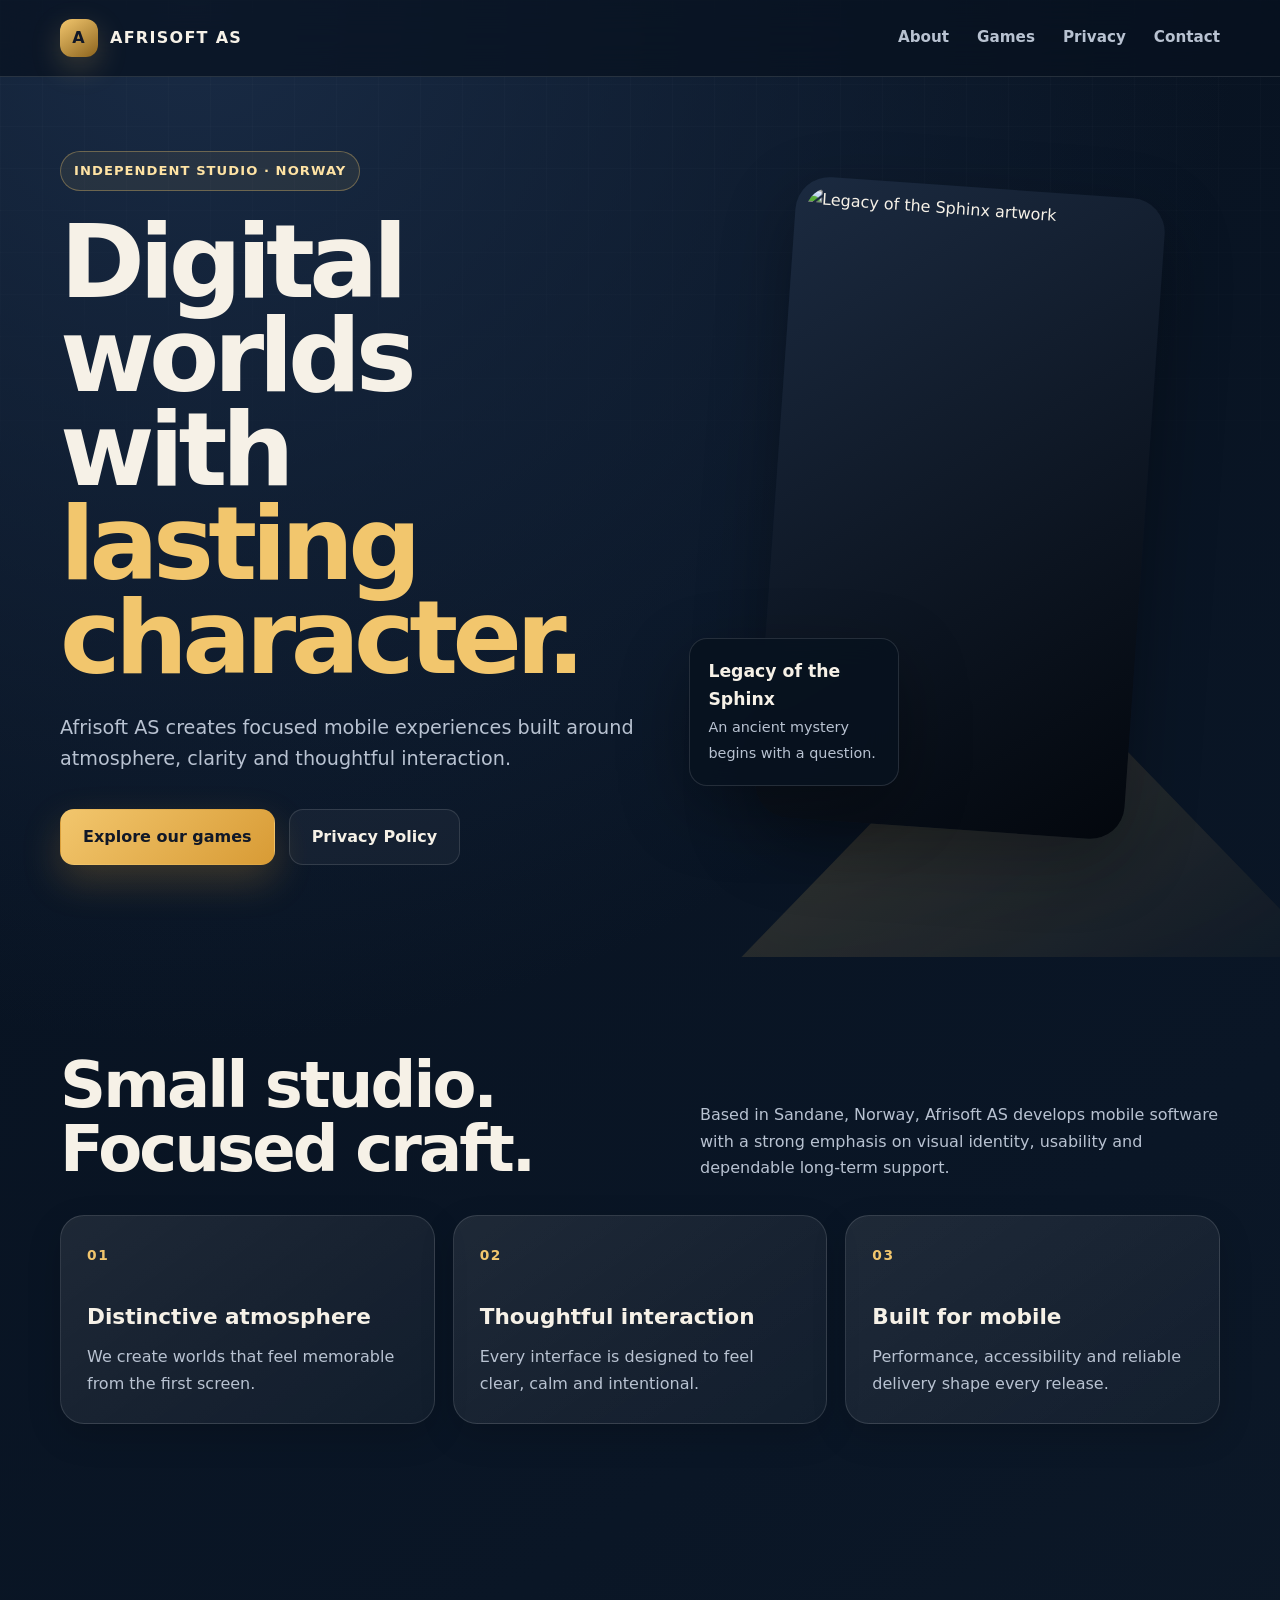
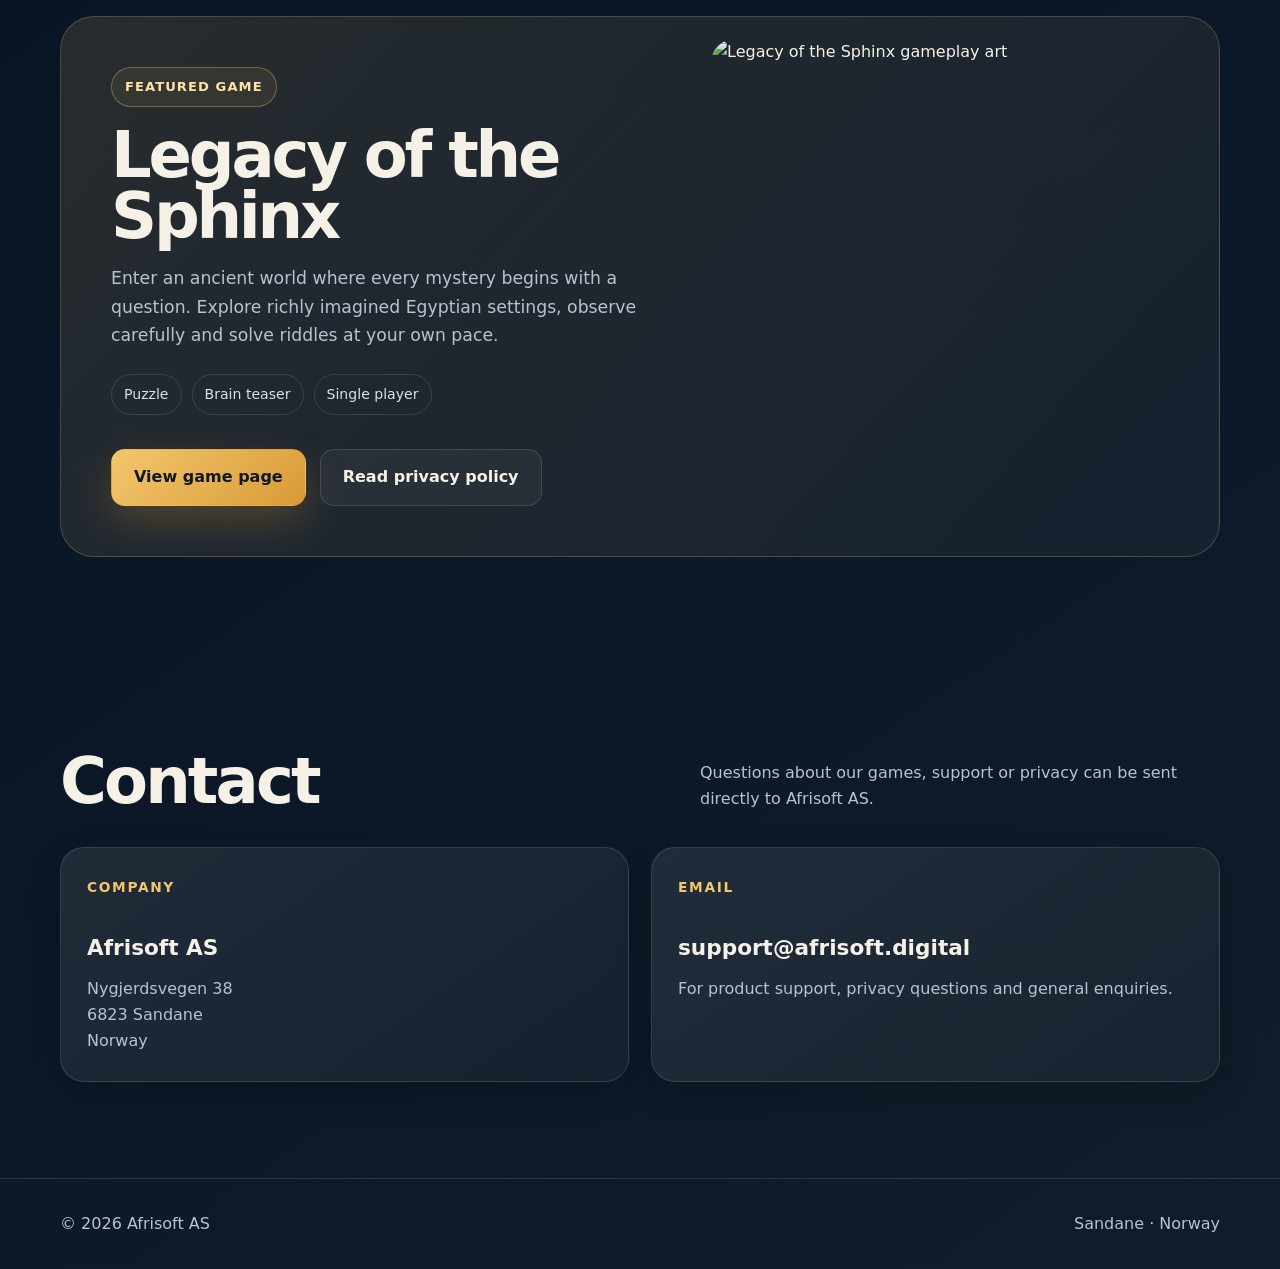
==== index.html @ 2993a2d3 "Add files via upload" ====
<!doctype html><html lang="en"><head><meta charset="utf-8"><meta name="viewport" content="width=device-width,initial-scale=1"><meta name="description" content="Afrisoft AS develops mobile games and digital experiences, including Legacy of the Sphinx."><title>Afrisoft AS — Mobile Games & Digital Experiences</title><link rel="stylesheet" href="styles.css"></head><body><nav class="nav"><div class="wrap navin"><a class="brand" href="index.html"><span class="brandmark">A</span>AFRISOFT AS</a><div class="links"><a href="#about">About</a><a href="games.html">Games</a><a href="privacy.html">Privacy</a><a href="#contact">Contact</a></div></div></nav><header class="hero"><div class="wrap hero-grid"><div><span class="eyebrow">Independent studio · Norway</span><h1>Digital worlds with <span>lasting character.</span></h1><p class="lead">Afrisoft AS creates focused mobile experiences built around atmosphere, clarity and thoughtful interaction.</p><div class="actions"><a class="btn primary" href="games.html">Explore our games</a><a class="btn secondary" href="privacy.html">Privacy Policy</a></div></div><div class="visual"><div class="phone"><img src="assets/legacy-01.jpg" alt="Legacy of the Sphinx artwork"></div><div class="float-card"><strong>Legacy of the Sphinx</strong><span>An ancient mystery begins with a question.</span></div></div></div></header><main><section class="section" id="about"><div class="wrap"><div class="section-head"><h2>Small studio.<br>Focused craft.</h2><p>Based in Sandane, Norway, Afrisoft AS develops mobile software with a strong emphasis on visual identity, usability and dependable long-term support.</p></div><div class="grid3"><article class="card"><span class="num">01</span><h3>Distinctive atmosphere</h3><p>We create worlds that feel memorable from the first screen.</p></article><article class="card"><span class="num">02</span><h3>Thoughtful interaction</h3><p>Every interface is designed to feel clear, calm and intentional.</p></article><article class="card"><span class="num">03</span><h3>Built for mobile</h3><p>Performance, accessibility and reliable delivery shape every release.</p></article></div></div></section><section class="section"><div class="wrap"><div class="game-panel"><div class="game-copy"><span class="eyebrow">Featured game</span><h3>Legacy of the Sphinx</h3><p>Enter an ancient world where every mystery begins with a question. Explore richly imagined Egyptian settings, observe carefully and solve riddles at your own pace.</p><div class="facts"><span class="pill">Puzzle</span><span class="pill">Brain teaser</span><span class="pill">Single player</span></div><div class="actions"><a class="btn primary" href="games.html">View game page</a><a class="btn secondary" href="privacy.html">Read privacy policy</a></div></div><div class="game-image"><img src="assets/legacy-02.jpg" alt="Legacy of the Sphinx gameplay art"></div></div></div></section><section class="section" id="contact"><div class="wrap"><div class="section-head"><h2>Contact</h2><p>Questions about our games, support or privacy can be sent directly to Afrisoft AS.</p></div><div class="contact"><div class="card"><span class="num">COMPANY</span><h3>Afrisoft AS</h3><p>Nygjerdsvegen 38<br>6823 Sandane<br>Norway</p></div><div class="card"><span class="num">EMAIL</span><h3>support@afrisoft.digital</h3><p>For product support, privacy questions and general enquiries.</p></div></div></div></section></main><footer class="footer"><div class="wrap footerin"><span>© 2026 Afrisoft AS</span><span>Sandane · Norway</span></div></footer></body></html>
---- styles.css ----
:root{--ink:#07111f;--ink2:#0d1a2b;--panel:rgba(255,255,255,.075);--line:rgba(255,255,255,.12);--paper:#f7f2e8;--sand:#d7b36a;--gold:#f2c66d;--gold2:#b9852d;--text:#f6f1e7;--muted:#b8c2d1;--radius:24px;--shadow:0 24px 70px rgba(0,0,0,.32)}*{box-sizing:border-box}html{scroll-behavior:smooth}body{margin:0;font-family:Inter,ui-sans-serif,system-ui,-apple-system,BlinkMacSystemFont,"Segoe UI",sans-serif;background:radial-gradient(circle at 15% 0%,#192b45 0,transparent 34%),linear-gradient(145deg,#07111f 0%,#0a1626 52%,#101c2a 100%);color:var(--text);line-height:1.65}body:before{content:"";position:fixed;inset:0;pointer-events:none;background-image:linear-gradient(rgba(255,255,255,.018) 1px,transparent 1px),linear-gradient(90deg,rgba(255,255,255,.018) 1px,transparent 1px);background-size:42px 42px;mask-image:linear-gradient(to bottom,black,transparent 70%)}a{color:inherit}.wrap{width:min(1160px,calc(100% - 40px));margin:auto}.nav{position:sticky;top:0;z-index:20;background:rgba(7,17,31,.72);backdrop-filter:blur(18px);border-bottom:1px solid var(--line)}.navin{height:76px;display:flex;align-items:center;justify-content:space-between}.brand{display:flex;align-items:center;gap:12px;text-decoration:none;font-weight:800;letter-spacing:.08em}.brandmark{width:38px;height:38px;border-radius:12px;background:linear-gradient(145deg,var(--gold),#8c641e);display:grid;place-items:center;color:#111827;font-weight:900;box-shadow:0 10px 30px rgba(242,198,109,.22)}.links{display:flex;gap:28px;align-items:center}.links a{text-decoration:none;color:var(--muted);font-weight:650;font-size:.95rem}.links a:hover{color:#fff}.hero{min-height:700px;display:grid;align-items:center;padding:74px 0 92px;position:relative;overflow:hidden}.hero:after{content:"";position:absolute;right:-5%;bottom:-2%;width:620px;height:320px;background:linear-gradient(145deg,rgba(242,198,109,.25),rgba(242,198,109,.02));clip-path:polygon(50% 0,100% 100%,0 100%);filter:drop-shadow(0 0 45px rgba(242,198,109,.12));opacity:.8}.hero-grid{display:grid;grid-template-columns:1.05fr .95fr;gap:64px;align-items:center;position:relative;z-index:2}.eyebrow{display:inline-flex;gap:8px;align-items:center;border:1px solid rgba(242,198,109,.34);background:rgba(242,198,109,.08);color:#ffe3a4;padding:8px 13px;border-radius:999px;font-size:.82rem;font-weight:800;letter-spacing:.08em;text-transform:uppercase}.hero h1{font-size:clamp(3.1rem,8vw,6.7rem);line-height:.92;letter-spacing:-.055em;margin:24px 0 26px;max-width:780px}.hero h1 span{display:block;color:var(--gold)}.lead{font-size:1.2rem;color:var(--muted);max-width:650px}.actions{display:flex;gap:14px;flex-wrap:wrap;margin-top:34px}.btn{display:inline-flex;align-items:center;justify-content:center;padding:14px 22px;border-radius:14px;text-decoration:none;font-weight:800;border:1px solid transparent;transition:.2s}.btn.primary{background:linear-gradient(135deg,var(--gold),#d89b35);color:#111827;box-shadow:0 16px 38px rgba(216,155,53,.24)}.btn.secondary{border-color:var(--line);background:rgba(255,255,255,.045)}.btn:hover{transform:translateY(-2px)}.visual{position:relative}.phone{width:min(370px,90%);margin:auto;border-radius:34px;padding:10px;background:linear-gradient(145deg,#1b2a40,#03070d);box-shadow:var(--shadow);transform:rotate(4deg)}.phone img{display:block;width:100%;border-radius:26px;aspect-ratio:9/16;object-fit:cover}.float-card{position:absolute;left:-10px;bottom:44px;width:210px;padding:18px;border-radius:18px;background:rgba(8,18,31,.86);border:1px solid var(--line);backdrop-filter:blur(16px);box-shadow:var(--shadow)}.float-card strong{display:block;font-size:1.08rem}.float-card span{color:var(--muted);font-size:.9rem}.section{padding:96px 0}.section-head{display:flex;justify-content:space-between;gap:30px;align-items:end;margin-bottom:34px}.section h2{font-size:clamp(2.2rem,5vw,4rem);line-height:1;letter-spacing:-.045em;margin:0}.section-head p{max-width:520px;color:var(--muted);margin:0}.grid3{display:grid;grid-template-columns:repeat(3,1fr);gap:18px}.card{background:linear-gradient(145deg,rgba(255,255,255,.085),rgba(255,255,255,.035));border:1px solid var(--line);border-radius:var(--radius);padding:26px;box-shadow:0 12px 34px rgba(0,0,0,.16)}.card .num{color:var(--gold);font-weight:900;font-size:.86rem;letter-spacing:.12em}.card h3{font-size:1.35rem;margin:30px 0 10px}.card p{color:var(--muted);margin:0}.game-panel{display:grid;grid-template-columns:1.1fr .9fr;gap:34px;align-items:stretch;background:linear-gradient(135deg,rgba(242,198,109,.13),rgba(255,255,255,.035));border:1px solid rgba(242,198,109,.23);border-radius:34px;padding:22px;overflow:hidden}.game-copy{padding:28px}.game-copy h3{font-size:clamp(2.4rem,5vw,4.8rem);line-height:.95;letter-spacing:-.05em;margin:18px 0}.game-copy p{color:var(--muted);font-size:1.08rem}.game-image{min-height:470px;border-radius:24px;overflow:hidden}.game-image img{width:100%;height:100%;object-fit:cover;display:block}.facts{display:flex;gap:10px;flex-wrap:wrap;margin:24px 0}.pill{padding:8px 12px;border-radius:999px;border:1px solid var(--line);color:#d8e0eb;font-size:.88rem}.contact{display:grid;grid-template-columns:1fr 1fr;gap:22px}.contact .card{min-height:220px}.footer{border-top:1px solid var(--line);padding:32px 0;color:var(--muted)}.footerin{display:flex;justify-content:space-between;gap:20px;flex-wrap:wrap}.page-hero{padding:92px 0 58px}.page-hero h1{font-size:clamp(3rem,8vw,6rem);line-height:.95;letter-spacing:-.05em;margin:18px 0}.legal{max-width:880px}.legal .card{padding:38px}.legal h2{font-size:1.5rem;letter-spacing:-.02em;margin:34px 0 10px}.legal p,.legal li{color:#c7d0dd}.gallery{display:grid;grid-template-columns:repeat(5,1fr);gap:12px}.gallery img{width:100%;aspect-ratio:9/16;object-fit:cover;border-radius:18px;border:1px solid var(--line);box-shadow:0 14px 40px rgba(0,0,0,.22)}@media(max-width:900px){.hero-grid,.game-panel,.contact{grid-template-columns:1fr}.hero{min-height:auto}.visual{margin-top:20px}.grid3{grid-template-columns:1fr}.section-head{display:block}.section-head p{margin-top:14px}.gallery{grid-template-columns:repeat(2,1fr)}.links{display:none}}@media(max-width:560px){.wrap{width:min(100% - 24px,1160px)}.hero{padding-top:48px}.hero h1{font-size:3.45rem}.phone{width:78%}.float-card{left:0;bottom:20px}.gallery{grid-template-columns:1fr 1fr}.legal .card{padding:24px}}
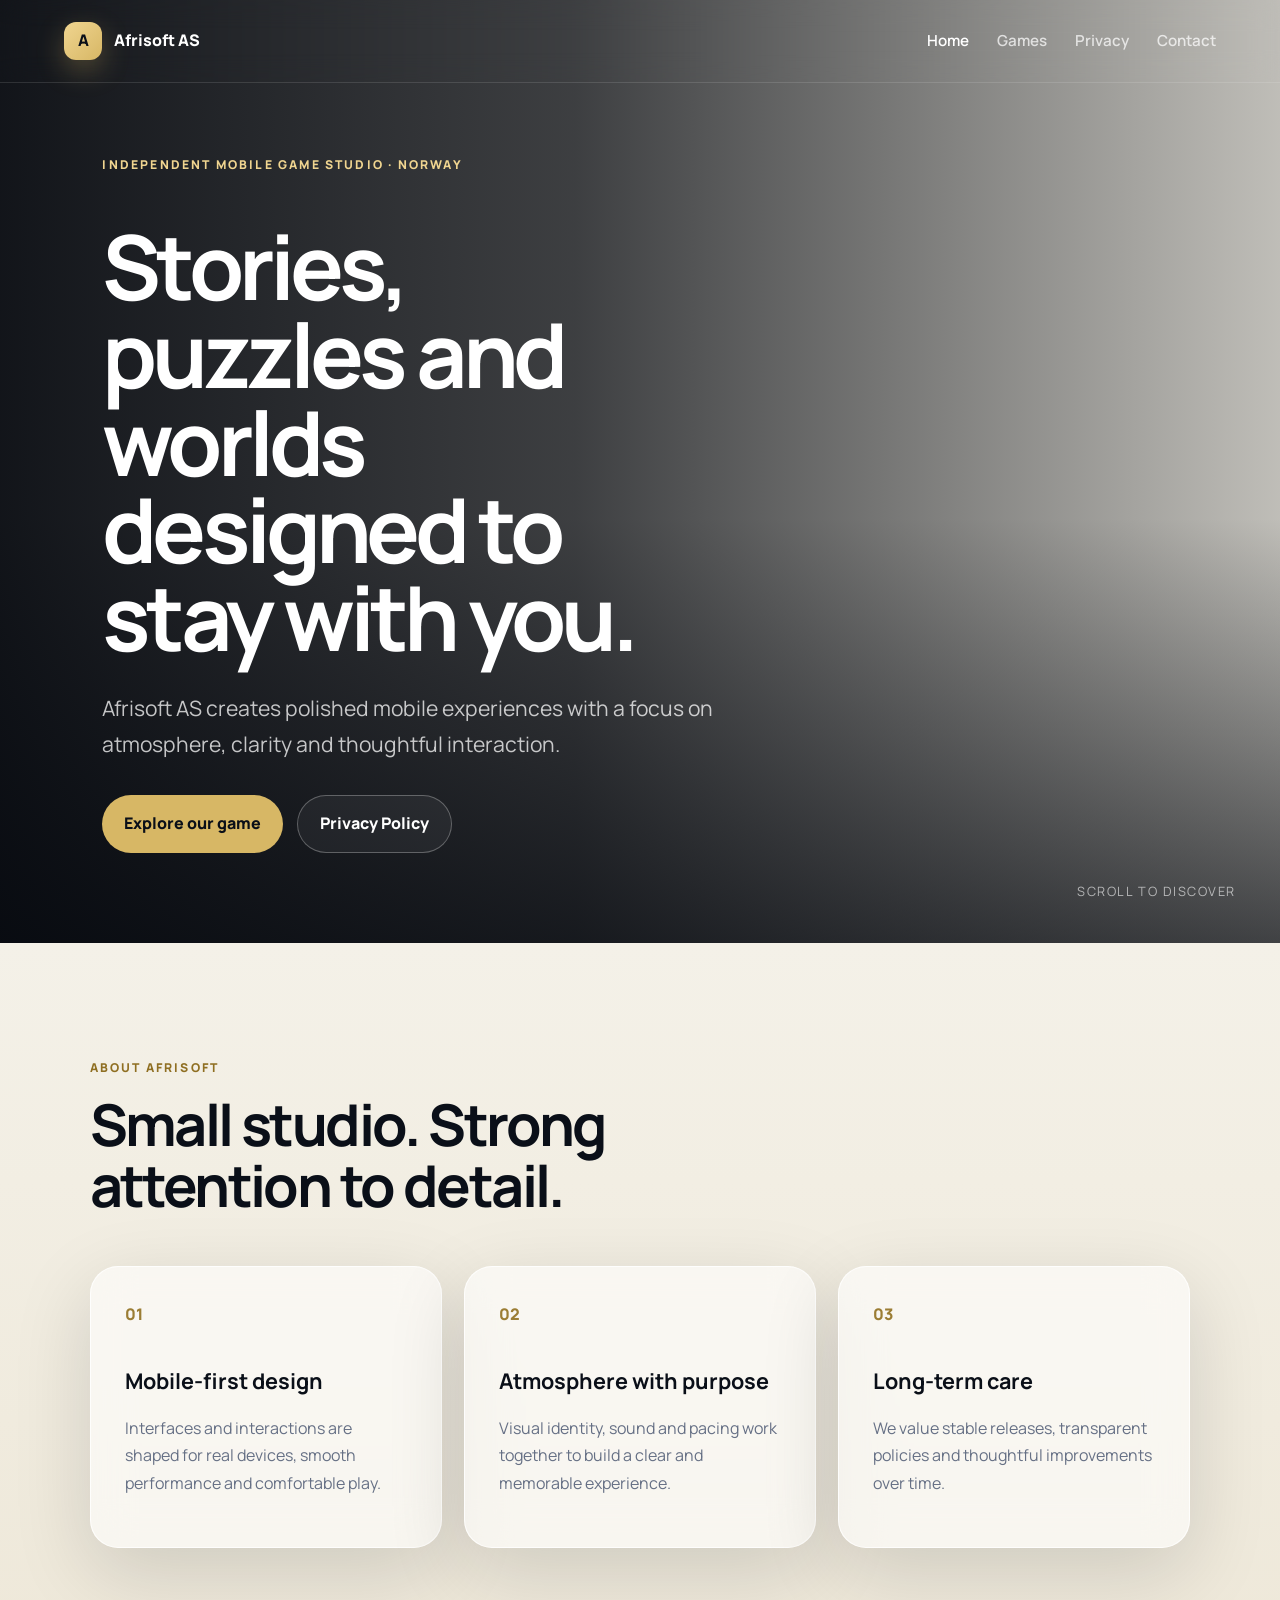
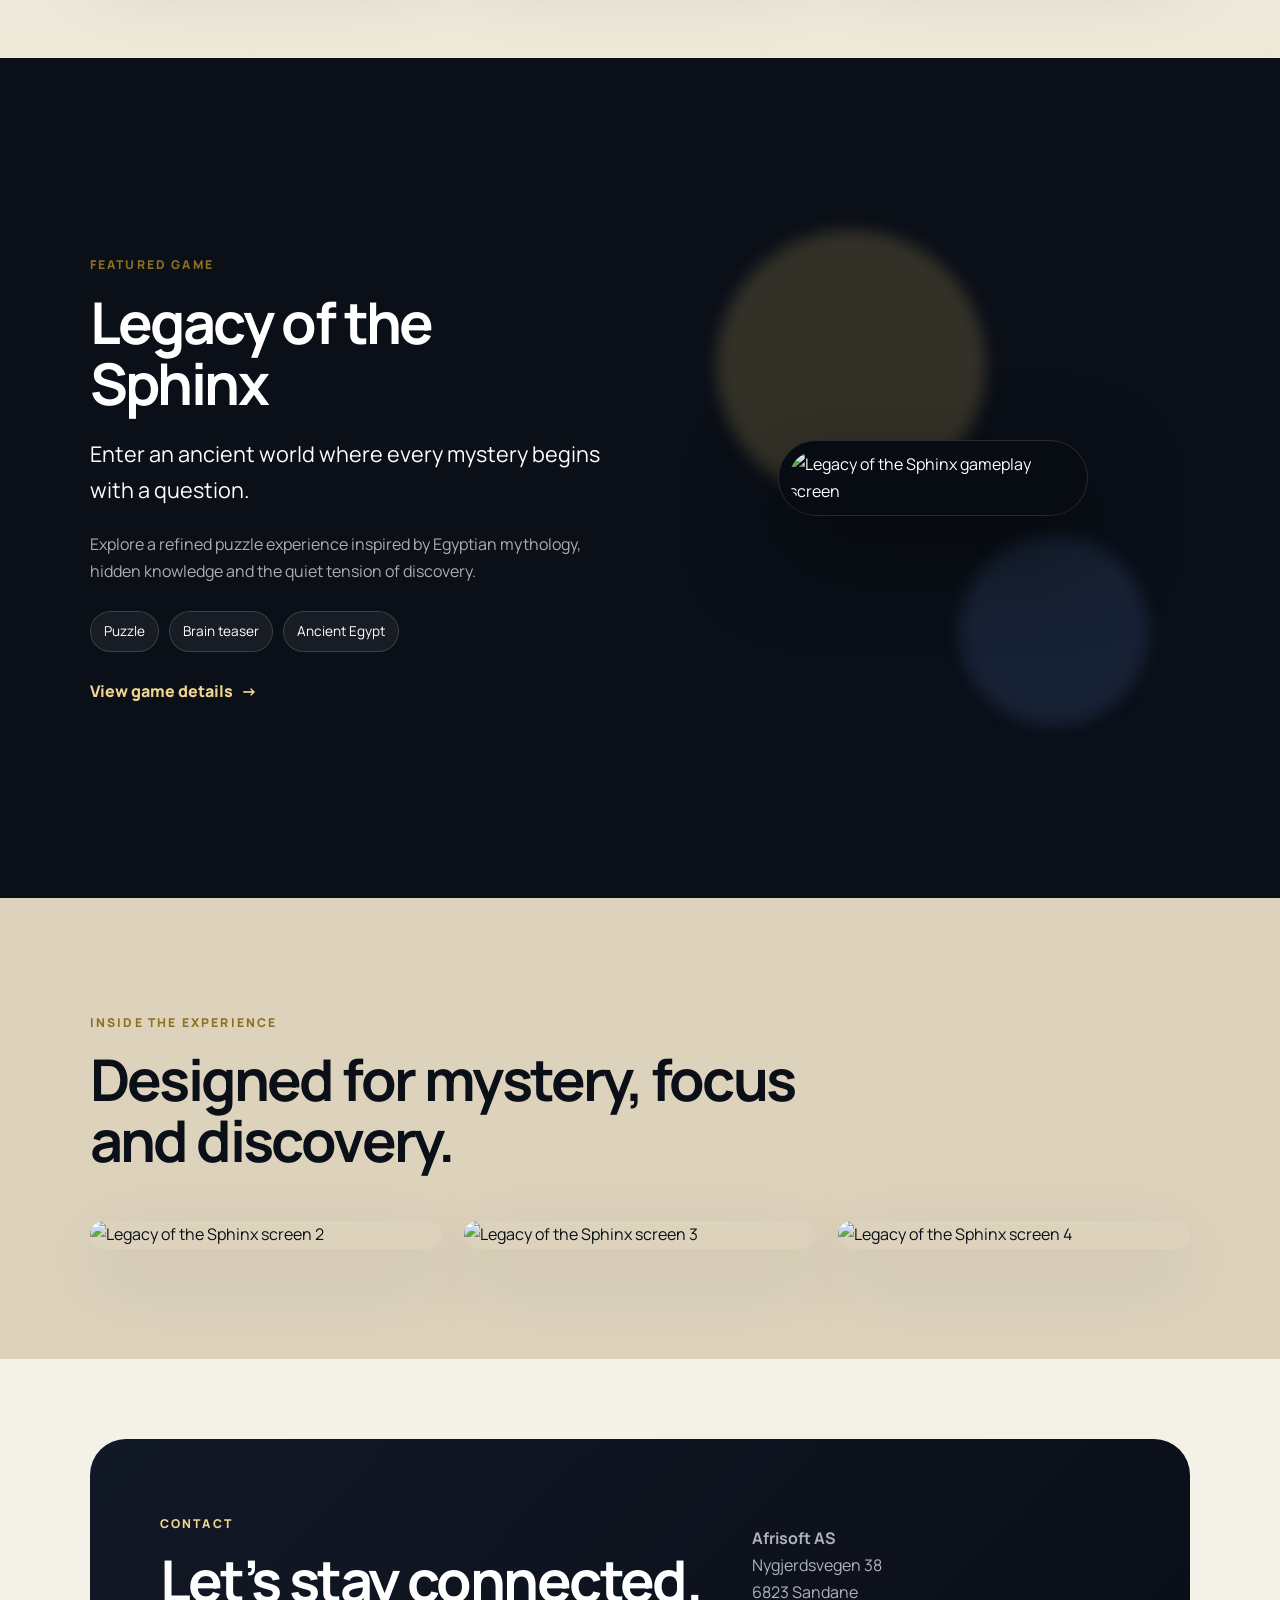
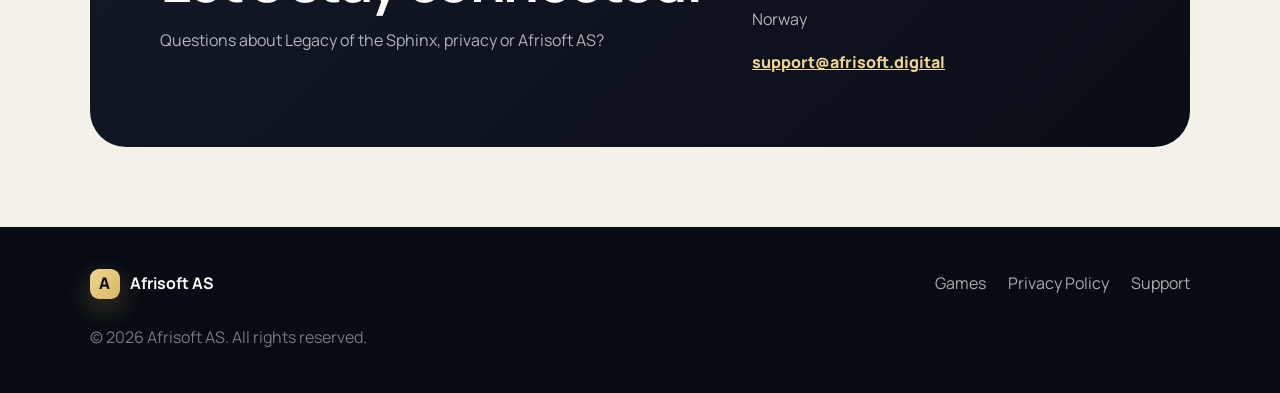
==== commit e63c1ffe: "Add files via upload" ====
--- a/index.html
+++ b/index.html
@@ -1 +1,120 @@
-<!doctype html><html lang="en"><head><meta charset="utf-8"><meta name="viewport" content="width=device-width,initial-scale=1"><meta name="description" content="Afrisoft AS develops mobile games and digital experiences, including Legacy of the Sphinx."><title>Afrisoft AS — Mobile Games & Digital Experiences</title><link rel="stylesheet" href="styles.css"></head><body><nav class="nav"><div class="wrap navin"><a class="brand" href="index.html"><span class="brandmark">A</span>AFRISOFT AS</a><div class="links"><a href="#about">About</a><a href="games.html">Games</a><a href="privacy.html">Privacy</a><a href="#contact">Contact</a></div></div></nav><header class="hero"><div class="wrap hero-grid"><div><span class="eyebrow">Independent studio · Norway</span><h1>Digital worlds with <span>lasting character.</span></h1><p class="lead">Afrisoft AS creates focused mobile experiences built around atmosphere, clarity and thoughtful interaction.</p><div class="actions"><a class="btn primary" href="games.html">Explore our games</a><a class="btn secondary" href="privacy.html">Privacy Policy</a></div></div><div class="visual"><div class="phone"><img src="assets/legacy-01.jpg" alt="Legacy of the Sphinx artwork"></div><div class="float-card"><strong>Legacy of the Sphinx</strong><span>An ancient mystery begins with a question.</span></div></div></div></header><main><section class="section" id="about"><div class="wrap"><div class="section-head"><h2>Small studio.<br>Focused craft.</h2><p>Based in Sandane, Norway, Afrisoft AS develops mobile software with a strong emphasis on visual identity, usability and dependable long-term support.</p></div><div class="grid3"><article class="card"><span class="num">01</span><h3>Distinctive atmosphere</h3><p>We create worlds that feel memorable from the first screen.</p></article><article class="card"><span class="num">02</span><h3>Thoughtful interaction</h3><p>Every interface is designed to feel clear, calm and intentional.</p></article><article class="card"><span class="num">03</span><h3>Built for mobile</h3><p>Performance, accessibility and reliable delivery shape every release.</p></article></div></div></section><section class="section"><div class="wrap"><div class="game-panel"><div class="game-copy"><span class="eyebrow">Featured game</span><h3>Legacy of the Sphinx</h3><p>Enter an ancient world where every mystery begins with a question. Explore richly imagined Egyptian settings, observe carefully and solve riddles at your own pace.</p><div class="facts"><span class="pill">Puzzle</span><span class="pill">Brain teaser</span><span class="pill">Single player</span></div><div class="actions"><a class="btn primary" href="games.html">View game page</a><a class="btn secondary" href="privacy.html">Read privacy policy</a></div></div><div class="game-image"><img src="assets/legacy-02.jpg" alt="Legacy of the Sphinx gameplay art"></div></div></div></section><section class="section" id="contact"><div class="wrap"><div class="section-head"><h2>Contact</h2><p>Questions about our games, support or privacy can be sent directly to Afrisoft AS.</p></div><div class="contact"><div class="card"><span class="num">COMPANY</span><h3>Afrisoft AS</h3><p>Nygjerdsvegen 38<br>6823 Sandane<br>Norway</p></div><div class="card"><span class="num">EMAIL</span><h3>support@afrisoft.digital</h3><p>For product support, privacy questions and general enquiries.</p></div></div></div></section></main><footer class="footer"><div class="wrap footerin"><span>© 2026 Afrisoft AS</span><span>Sandane · Norway</span></div></footer></body></html>
+<!doctype html>
+<html lang="en">
+<head>
+  <meta charset="utf-8">
+  <meta name="viewport" content="width=device-width, initial-scale=1">
+  <meta name="description" content="Afrisoft AS develops polished mobile games and digital experiences. Discover Legacy of the Sphinx.">
+  <meta name="theme-color" content="#090d16">
+  <title>Afrisoft AS — Mobile Games & Digital Experiences</title>
+  <link rel="preconnect" href="https://fonts.googleapis.com">
+  <link rel="preconnect" href="https://fonts.gstatic.com" crossorigin>
+  <link href="https://fonts.googleapis.com/css2?family=Manrope:wght@400;500;600;700;800&display=swap" rel="stylesheet">
+  <link rel="stylesheet" href="styles.css">
+</head>
+<body>
+  <header class="site-header">
+    <a class="brand" href="index.html" aria-label="Afrisoft AS home">
+      <span class="brand-mark">A</span>
+      <span>Afrisoft AS</span>
+    </a>
+    <button class="menu-toggle" aria-label="Open menu" aria-expanded="false">☰</button>
+    <nav class="nav" aria-label="Main navigation">
+      <a class="active" href="index.html">Home</a>
+      <a href="games.html">Games</a>
+      <a href="privacy.html">Privacy</a>
+      <a href="#contact">Contact</a>
+    </nav>
+  </header>
+
+  <main>
+    <section class="hero">
+      <div class="hero-overlay"></div>
+      <div class="hero-content reveal">
+        <span class="eyebrow">Independent mobile game studio · Norway</span>
+        <h1>Stories, puzzles and worlds designed to stay with you.</h1>
+        <p>Afrisoft AS creates polished mobile experiences with a focus on atmosphere, clarity and thoughtful interaction.</p>
+        <div class="hero-actions">
+          <a class="button button-primary" href="games.html">Explore our game</a>
+          <a class="button button-ghost" href="privacy.html">Privacy Policy</a>
+        </div>
+      </div>
+      <div class="hero-scroll">Scroll to discover</div>
+    </section>
+
+    <section class="section intro">
+      <div class="section-heading reveal">
+        <span class="eyebrow dark">About Afrisoft</span>
+        <h2>Small studio. Strong attention to detail.</h2>
+      </div>
+      <div class="intro-grid">
+        <article class="glass-card reveal">
+          <span class="card-index">01</span>
+          <h3>Mobile-first design</h3>
+          <p>Interfaces and interactions are shaped for real devices, smooth performance and comfortable play.</p>
+        </article>
+        <article class="glass-card reveal">
+          <span class="card-index">02</span>
+          <h3>Atmosphere with purpose</h3>
+          <p>Visual identity, sound and pacing work together to build a clear and memorable experience.</p>
+        </article>
+        <article class="glass-card reveal">
+          <span class="card-index">03</span>
+          <h3>Long-term care</h3>
+          <p>We value stable releases, transparent policies and thoughtful improvements over time.</p>
+        </article>
+      </div>
+    </section>
+
+    <section class="section game-feature">
+      <div class="game-copy reveal">
+        <span class="eyebrow dark">Featured game</span>
+        <h2>Legacy of the Sphinx</h2>
+        <p class="lead">Enter an ancient world where every mystery begins with a question.</p>
+        <p>Explore a refined puzzle experience inspired by Egyptian mythology, hidden knowledge and the quiet tension of discovery.</p>
+        <div class="feature-tags">
+          <span>Puzzle</span><span>Brain teaser</span><span>Ancient Egypt</span>
+        </div>
+        <a class="text-link" href="games.html">View game details <span>→</span></a>
+      </div>
+      <div class="phone-stage reveal">
+        <div class="phone">
+          <img src="assets/legacy-01.jpg" alt="Legacy of the Sphinx gameplay screen">
+        </div>
+        <div class="orb orb-one"></div>
+        <div class="orb orb-two"></div>
+      </div>
+    </section>
+
+    <section class="section gallery-section">
+      <div class="section-heading reveal">
+        <span class="eyebrow dark">Inside the experience</span>
+        <h2>Designed for mystery, focus and discovery.</h2>
+      </div>
+      <div class="gallery">
+        <img class="reveal" src="assets/legacy-02.jpg" alt="Legacy of the Sphinx screen 2" loading="lazy">
+        <img class="reveal" src="assets/legacy-03.jpg" alt="Legacy of the Sphinx screen 3" loading="lazy">
+        <img class="reveal" src="assets/legacy-04.jpg" alt="Legacy of the Sphinx screen 4" loading="lazy">
+      </div>
+    </section>
+
+    <section class="section contact-panel" id="contact">
+      <div class="reveal">
+        <span class="eyebrow">Contact</span>
+        <h2>Let’s stay connected.</h2>
+        <p>Questions about Legacy of the Sphinx, privacy or Afrisoft AS?</p>
+      </div>
+      <div class="contact-details reveal">
+        <p><strong>Afrisoft AS</strong><br>Nygjerdsvegen 38<br>6823 Sandane<br>Norway</p>
+        <a href="mailto:support@afrisoft.digital">support@afrisoft.digital</a>
+      </div>
+    </section>
+  </main>
+
+  <footer>
+    <div class="footer-brand"><span class="brand-mark small">A</span><strong>Afrisoft AS</strong></div>
+    <div class="footer-links"><a href="games.html">Games</a><a href="privacy.html">Privacy Policy</a><a href="mailto:support@afrisoft.digital">Support</a></div>
+    <p>© 2026 Afrisoft AS. All rights reserved.</p>
+  </footer>
+  <script src="script.js"></script>
+</body>
+</html>
--- a/styles.css
+++ b/styles.css
@@ -1 +1,4 @@
-:root{--ink:#07111f;--ink2:#0d1a2b;--panel:rgba(255,255,255,.075);--line:rgba(255,255,255,.12);--paper:#f7f2e8;--sand:#d7b36a;--gold:#f2c66d;--gold2:#b9852d;--text:#f6f1e7;--muted:#b8c2d1;--radius:24px;--shadow:0 24px 70px rgba(0,0,0,.32)}*{box-sizing:border-box}html{scroll-behavior:smooth}body{margin:0;font-family:Inter,ui-sans-serif,system-ui,-apple-system,BlinkMacSystemFont,"Segoe UI",sans-serif;background:radial-gradient(circle at 15% 0%,#192b45 0,transparent 34%),linear-gradient(145deg,#07111f 0%,#0a1626 52%,#101c2a 100%);color:var(--text);line-height:1.65}body:before{content:"";position:fixed;inset:0;pointer-events:none;background-image:linear-gradient(rgba(255,255,255,.018) 1px,transparent 1px),linear-gradient(90deg,rgba(255,255,255,.018) 1px,transparent 1px);background-size:42px 42px;mask-image:linear-gradient(to bottom,black,transparent 70%)}a{color:inherit}.wrap{width:min(1160px,calc(100% - 40px));margin:auto}.nav{position:sticky;top:0;z-index:20;background:rgba(7,17,31,.72);backdrop-filter:blur(18px);border-bottom:1px solid var(--line)}.navin{height:76px;display:flex;align-items:center;justify-content:space-between}.brand{display:flex;align-items:center;gap:12px;text-decoration:none;font-weight:800;letter-spacing:.08em}.brandmark{width:38px;height:38px;border-radius:12px;background:linear-gradient(145deg,var(--gold),#8c641e);display:grid;place-items:center;color:#111827;font-weight:900;box-shadow:0 10px 30px rgba(242,198,109,.22)}.links{display:flex;gap:28px;align-items:center}.links a{text-decoration:none;color:var(--muted);font-weight:650;font-size:.95rem}.links a:hover{color:#fff}.hero{min-height:700px;display:grid;align-items:center;padding:74px 0 92px;position:relative;overflow:hidden}.hero:after{content:"";position:absolute;right:-5%;bottom:-2%;width:620px;height:320px;background:linear-gradient(145deg,rgba(242,198,109,.25),rgba(242,198,109,.02));clip-path:polygon(50% 0,100% 100%,0 100%);filter:drop-shadow(0 0 45px rgba(242,198,109,.12));opacity:.8}.hero-grid{display:grid;grid-template-columns:1.05fr .95fr;gap:64px;align-items:center;position:relative;z-index:2}.eyebrow{display:inline-flex;gap:8px;align-items:center;border:1px solid rgba(242,198,109,.34);background:rgba(242,198,109,.08);color:#ffe3a4;padding:8px 13px;border-radius:999px;font-size:.82rem;font-weight:800;letter-spacing:.08em;text-transform:uppercase}.hero h1{font-size:clamp(3.1rem,8vw,6.7rem);line-height:.92;letter-spacing:-.055em;margin:24px 0 26px;max-width:780px}.hero h1 span{display:block;color:var(--gold)}.lead{font-size:1.2rem;color:var(--muted);max-width:650px}.actions{display:flex;gap:14px;flex-wrap:wrap;margin-top:34px}.btn{display:inline-flex;align-items:center;justify-content:center;padding:14px 22px;border-radius:14px;text-decoration:none;font-weight:800;border:1px solid transparent;transition:.2s}.btn.primary{background:linear-gradient(135deg,var(--gold),#d89b35);color:#111827;box-shadow:0 16px 38px rgba(216,155,53,.24)}.btn.secondary{border-color:var(--line);background:rgba(255,255,255,.045)}.btn:hover{transform:translateY(-2px)}.visual{position:relative}.phone{width:min(370px,90%);margin:auto;border-radius:34px;padding:10px;background:linear-gradient(145deg,#1b2a40,#03070d);box-shadow:var(--shadow);transform:rotate(4deg)}.phone img{display:block;width:100%;border-radius:26px;aspect-ratio:9/16;object-fit:cover}.float-card{position:absolute;left:-10px;bottom:44px;width:210px;padding:18px;border-radius:18px;background:rgba(8,18,31,.86);border:1px solid var(--line);backdrop-filter:blur(16px);box-shadow:var(--shadow)}.float-card strong{display:block;font-size:1.08rem}.float-card span{color:var(--muted);font-size:.9rem}.section{padding:96px 0}.section-head{display:flex;justify-content:space-between;gap:30px;align-items:end;margin-bottom:34px}.section h2{font-size:clamp(2.2rem,5vw,4rem);line-height:1;letter-spacing:-.045em;margin:0}.section-head p{max-width:520px;color:var(--muted);margin:0}.grid3{display:grid;grid-template-columns:repeat(3,1fr);gap:18px}.card{background:linear-gradient(145deg,rgba(255,255,255,.085),rgba(255,255,255,.035));border:1px solid var(--line);border-radius:var(--radius);padding:26px;box-shadow:0 12px 34px rgba(0,0,0,.16)}.card .num{color:var(--gold);font-weight:900;font-size:.86rem;letter-spacing:.12em}.card h3{font-size:1.35rem;margin:30px 0 10px}.card p{color:var(--muted);margin:0}.game-panel{display:grid;grid-template-columns:1.1fr .9fr;gap:34px;align-items:stretch;background:linear-gradient(135deg,rgba(242,198,109,.13),rgba(255,255,255,.035));border:1px solid rgba(242,198,109,.23);border-radius:34px;padding:22px;overflow:hidden}.game-copy{padding:28px}.game-copy h3{font-size:clamp(2.4rem,5vw,4.8rem);line-height:.95;letter-spacing:-.05em;margin:18px 0}.game-copy p{color:var(--muted);font-size:1.08rem}.game-image{min-height:470px;border-radius:24px;overflow:hidden}.game-image img{width:100%;height:100%;object-fit:cover;display:block}.facts{display:flex;gap:10px;flex-wrap:wrap;margin:24px 0}.pill{padding:8px 12px;border-radius:999px;border:1px solid var(--line);color:#d8e0eb;font-size:.88rem}.contact{display:grid;grid-template-columns:1fr 1fr;gap:22px}.contact .card{min-height:220px}.footer{border-top:1px solid var(--line);padding:32px 0;color:var(--muted)}.footerin{display:flex;justify-content:space-between;gap:20px;flex-wrap:wrap}.page-hero{padding:92px 0 58px}.page-hero h1{font-size:clamp(3rem,8vw,6rem);line-height:.95;letter-spacing:-.05em;margin:18px 0}.legal{max-width:880px}.legal .card{padding:38px}.legal h2{font-size:1.5rem;letter-spacing:-.02em;margin:34px 0 10px}.legal p,.legal li{color:#c7d0dd}.gallery{display:grid;grid-template-columns:repeat(5,1fr);gap:12px}.gallery img{width:100%;aspect-ratio:9/16;object-fit:cover;border-radius:18px;border:1px solid var(--line);box-shadow:0 14px 40px rgba(0,0,0,.22)}@media(max-width:900px){.hero-grid,.game-panel,.contact{grid-template-columns:1fr}.hero{min-height:auto}.visual{margin-top:20px}.grid3{grid-template-columns:1fr}.section-head{display:block}.section-head p{margin-top:14px}.gallery{grid-template-columns:repeat(2,1fr)}.links{display:none}}@media(max-width:560px){.wrap{width:min(100% - 24px,1160px)}.hero{padding-top:48px}.hero h1{font-size:3.45rem}.phone{width:78%}.float-card{left:0;bottom:20px}.gallery{grid-template-columns:1fr 1fr}.legal .card{padding:24px}}
+:root{--ink:#0a0f18;--ink-2:#111827;--paper:#f4f1e8;--paper-2:#ebe4d3;--gold:#d7b765;--gold-2:#f0d590;--muted:#667085;--white:#fff;--radius:28px;--shadow:0 24px 80px rgba(10,15,24,.14)}
+*{box-sizing:border-box}html{scroll-behavior:smooth}body{margin:0;font-family:Manrope,system-ui,sans-serif;background:var(--paper);color:var(--ink);line-height:1.7}img{max-width:100%;display:block}a{color:inherit}.site-header{position:absolute;z-index:20;top:0;left:0;right:0;display:flex;align-items:center;justify-content:space-between;padding:22px clamp(22px,5vw,72px);color:white;border-bottom:1px solid rgba(255,255,255,.12);backdrop-filter:blur(14px)}.site-header.solid{position:relative;background:var(--ink)}.brand{display:flex;align-items:center;gap:12px;text-decoration:none;font-weight:800}.brand-mark{display:grid;place-items:center;width:38px;height:38px;border-radius:12px;background:linear-gradient(135deg,var(--gold-2),var(--gold));color:var(--ink);font-weight:900;box-shadow:0 10px 28px rgba(215,183,101,.3)}.brand-mark.small{width:30px;height:30px;border-radius:9px}.nav{display:flex;gap:28px}.nav a{text-decoration:none;color:rgba(255,255,255,.72);font-weight:600;font-size:.95rem}.nav a:hover,.nav a.active{color:white}.menu-toggle{display:none;background:none;border:0;color:white;font-size:1.7rem}.hero{min-height:100vh;position:relative;display:grid;align-items:center;background:url('assets/header.jpg') center/cover no-repeat;color:white;overflow:hidden}.hero-overlay{position:absolute;inset:0;background:linear-gradient(90deg,rgba(4,7,13,.94) 0%,rgba(4,7,13,.76) 45%,rgba(4,7,13,.22) 100%),linear-gradient(0deg,rgba(4,7,13,.68),transparent 45%)}.hero-content{position:relative;z-index:2;max-width:820px;padding:150px clamp(24px,8vw,120px) 90px}.eyebrow{display:inline-block;text-transform:uppercase;letter-spacing:.18em;font-size:.76rem;font-weight:800;color:var(--gold-2)}.eyebrow.dark{color:#8f6f22}.hero h1,.game-hero h1{font-size:clamp(3.1rem,7vw,7rem);line-height:.98;letter-spacing:-.055em;margin:.5em 0 .32em}.hero p{max-width:680px;font-size:clamp(1.05rem,1.8vw,1.32rem);color:rgba(255,255,255,.75)}.hero-actions{display:flex;gap:14px;flex-wrap:wrap;margin-top:34px}.button{display:inline-flex;align-items:center;justify-content:center;padding:14px 22px;border-radius:999px;text-decoration:none;font-weight:800}.button-primary{background:var(--gold);color:var(--ink)}.button-ghost{border:1px solid rgba(255,255,255,.28);color:white;background:rgba(255,255,255,.05)}.button-dark{background:var(--ink);color:white;margin-top:18px}.hero-scroll{position:absolute;right:44px;bottom:40px;z-index:2;color:rgba(255,255,255,.6);font-size:.8rem;letter-spacing:.12em;text-transform:uppercase}.section{padding:110px clamp(22px,7vw,100px)}.section-heading{max-width:760px;margin-bottom:50px}.section h2{font-size:clamp(2.2rem,4.5vw,4.4rem);line-height:1.06;letter-spacing:-.045em;margin:.25em 0}.intro{background:linear-gradient(180deg,var(--paper),#eee8d9)}.intro-grid{display:grid;grid-template-columns:repeat(3,1fr);gap:22px}.glass-card{background:rgba(255,255,255,.58);border:1px solid rgba(255,255,255,.8);backdrop-filter:blur(20px);border-radius:var(--radius);padding:34px;box-shadow:var(--shadow)}.card-index{font-weight:800;color:#9b7d34}.glass-card h3{font-size:1.35rem;margin:34px 0 10px}.glass-card p{color:var(--muted)}.game-feature{display:grid;grid-template-columns:1fr 1fr;gap:70px;align-items:center;background:var(--ink);color:white}.game-copy p{color:rgba(255,255,255,.66);max-width:600px}.game-copy .lead{font-size:1.35rem;color:white}.feature-tags{display:flex;gap:10px;flex-wrap:wrap;margin:26px 0}.feature-tags span{border:1px solid rgba(255,255,255,.15);background:rgba(255,255,255,.06);padding:8px 13px;border-radius:999px;font-size:.85rem}.feature-tags:not(.light) span{border-color:rgba(255,255,255,.15)}.text-link{display:inline-flex;gap:8px;text-decoration:none;color:var(--gold-2);font-weight:800}.phone-stage{position:relative;display:grid;place-items:center;min-height:620px}.phone{position:relative;z-index:2;width:min(310px,70vw);padding:10px;border-radius:42px;background:#070b12;box-shadow:0 35px 90px rgba(0,0,0,.5);border:1px solid rgba(255,255,255,.12)}.phone img{border-radius:33px}.orb{position:absolute;border-radius:50%;filter:blur(8px)}.orb-one{width:270px;height:270px;background:rgba(215,183,101,.2);top:10%;left:8%}.orb-two{width:190px;height:190px;background:rgba(83,119,185,.18);bottom:10%;right:8%}.gallery-section{background:#ddd3bd}.gallery{display:grid;grid-template-columns:repeat(3,1fr);gap:22px}.gallery img,.screens-grid img{border-radius:26px;box-shadow:var(--shadow)}.contact-panel{margin:80px clamp(22px,7vw,100px);padding:70px;border-radius:36px;background:linear-gradient(135deg,#121926,#090d16);color:white;display:grid;grid-template-columns:1.2fr .8fr;gap:40px}.contact-panel p{color:rgba(255,255,255,.68)}.contact-details a{color:var(--gold-2);font-weight:800}.game-hero{min-height:78vh;display:grid;align-items:end;position:relative;background:url('assets/header.jpg') center/cover no-repeat;color:white}.game-hero-bg{position:absolute;inset:0;background:linear-gradient(0deg,rgba(5,8,14,.95),rgba(5,8,14,.3) 70%),linear-gradient(90deg,rgba(5,8,14,.7),transparent)}.game-hero-content{position:relative;padding:160px clamp(22px,8vw,120px) 80px;max-width:900px}.game-hero p{font-size:1.25rem;color:rgba(255,255,255,.75)}.game-story{display:grid;grid-template-columns:1fr 1fr;gap:70px;align-items:center}.story-copy p{color:var(--muted)}.phone-pair{display:flex;justify-content:center;align-items:center;min-height:650px}.tilted-left{transform:rotate(-7deg) translateX(30px)}.tilted-right{transform:rotate(7deg) translateX(-30px);margin-top:90px}.screenshot-wall{background:#e4dcc9}.screens-grid{display:grid;grid-template-columns:repeat(5,1fr);gap:18px}.legal-page{background:linear-gradient(180deg,#121926 0,#121926 480px,var(--paper) 480px)}.legal-hero{max-width:980px;margin:auto;padding:110px 24px 70px;color:white}.legal-hero h1{font-size:clamp(3rem,6vw,6rem);line-height:1;margin:.25em 0}.legal-hero p{font-size:1.25rem;color:rgba(255,255,255,.72)}.updated{display:inline-block;margin-top:18px;color:var(--gold-2);font-size:.9rem}.legal-card{max-width:980px;margin:0 auto 100px;background:white;border-radius:32px;padding:clamp(28px,6vw,70px);box-shadow:var(--shadow)}.legal-card h2{font-size:1.5rem;margin-top:2.2em}.legal-card p{color:#4b5563}.legal-card a{color:#8a6819;font-weight:700}footer{background:#070b12;color:white;padding:42px clamp(22px,7vw,100px);display:grid;grid-template-columns:1fr auto;gap:25px;align-items:center}footer p{grid-column:1/-1;color:rgba(255,255,255,.45);margin:0}.footer-brand{display:flex;align-items:center;gap:10px}.footer-links{display:flex;gap:22px}.footer-links a{text-decoration:none;color:rgba(255,255,255,.66)}.reveal{opacity:0;transform:translateY(28px);transition:opacity .8s ease,transform .8s ease}.reveal.visible{opacity:1;transform:none}
+@media(max-width:900px){.menu-toggle{display:block}.nav{position:absolute;top:82px;left:20px;right:20px;display:none;flex-direction:column;gap:14px;background:#0d1420;padding:22px;border-radius:20px;box-shadow:var(--shadow)}.nav.open{display:flex}.intro-grid,.game-feature,.game-story,.contact-panel{grid-template-columns:1fr}.gallery{grid-template-columns:1fr 1fr}.screens-grid{grid-template-columns:repeat(2,1fr)}.phone-stage{min-height:520px}.contact-panel{margin:40px 20px;padding:38px 28px}.hero-scroll{display:none}.phone-pair{min-height:540px}.screens-grid img:last-child{grid-column:1/-1;max-width:50%;justify-self:center}}
+@media(max-width:560px){.hero h1,.game-hero h1{font-size:3.25rem}.section{padding:78px 20px}.gallery{grid-template-columns:1fr}.screens-grid{grid-template-columns:1fr 1fr}.phone-pair{gap:0;min-height:460px}.phone-pair .phone{width:210px}.tilted-left{transform:rotate(-5deg) translateX(25px)}.tilted-right{transform:rotate(5deg) translateX(-25px);margin-top:70px}footer{grid-template-columns:1fr}.footer-links{flex-wrap:wrap}.legal-hero{padding-top:80px}}
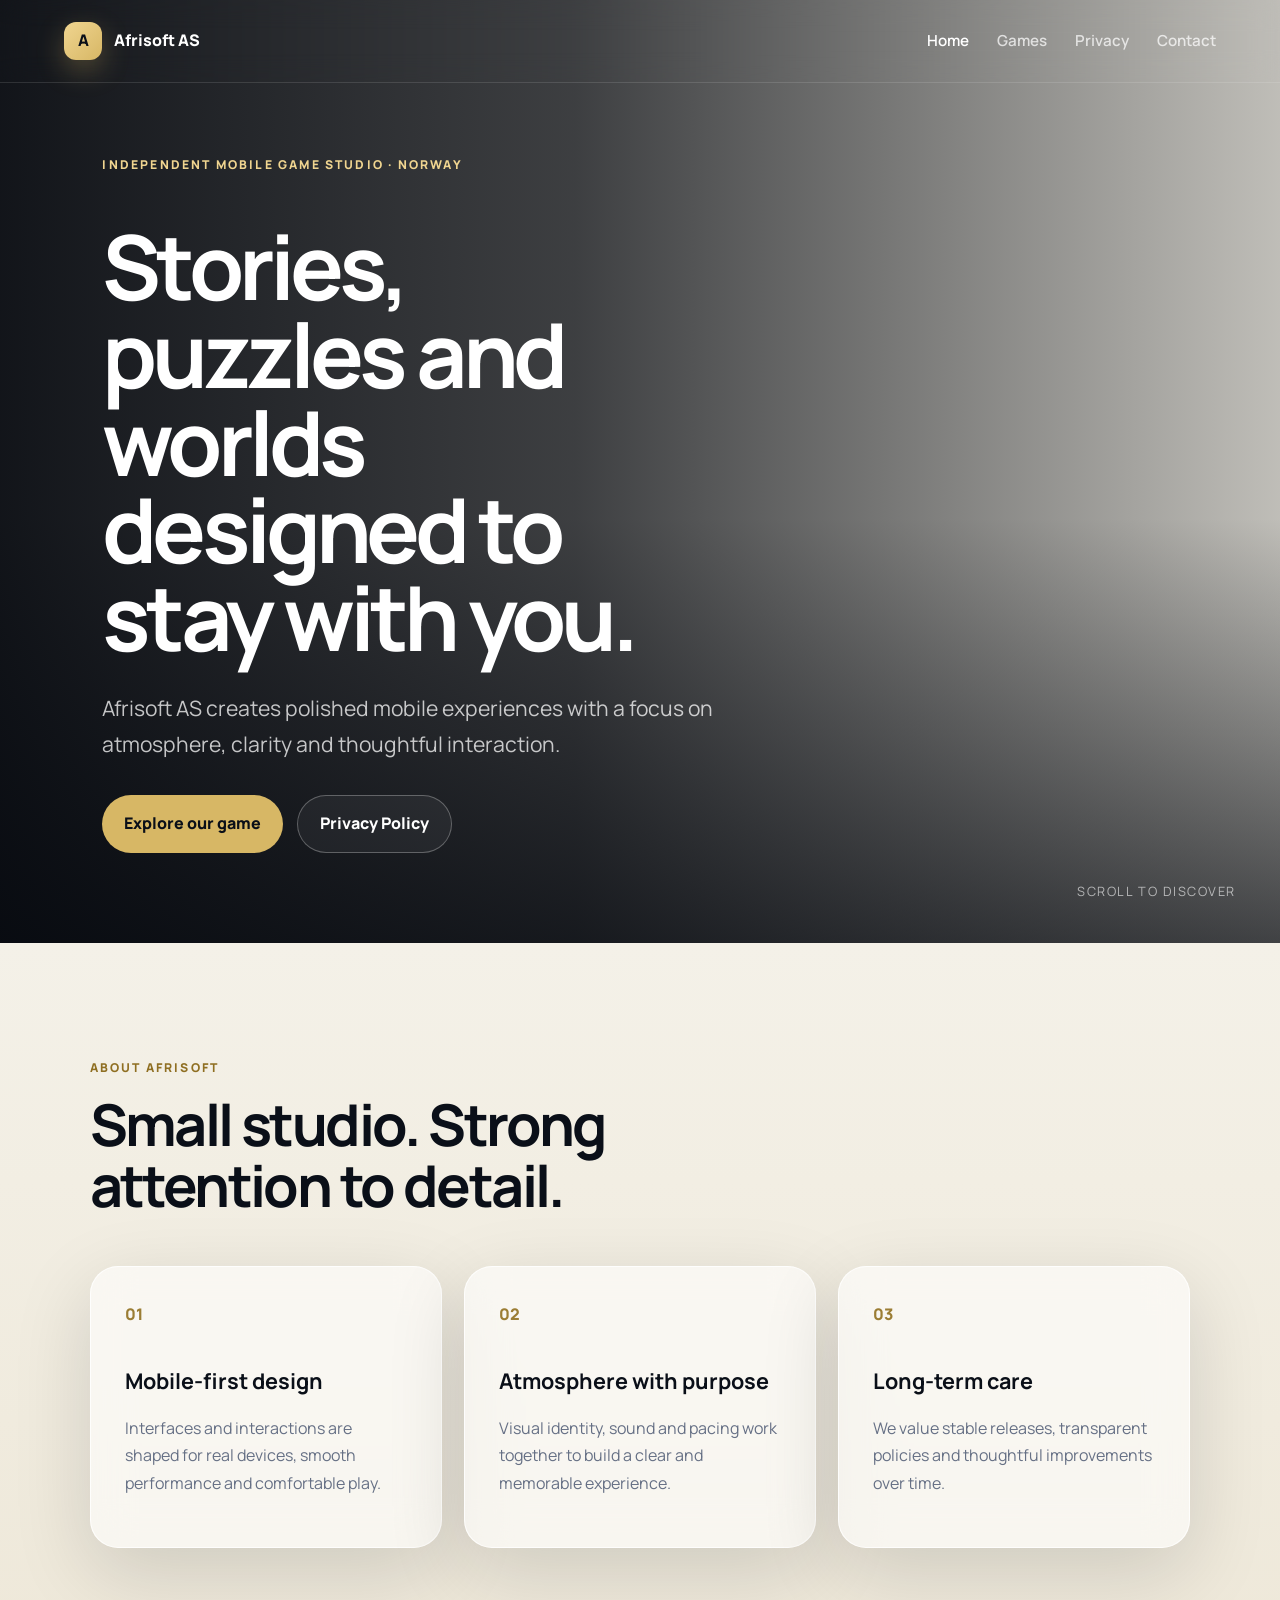
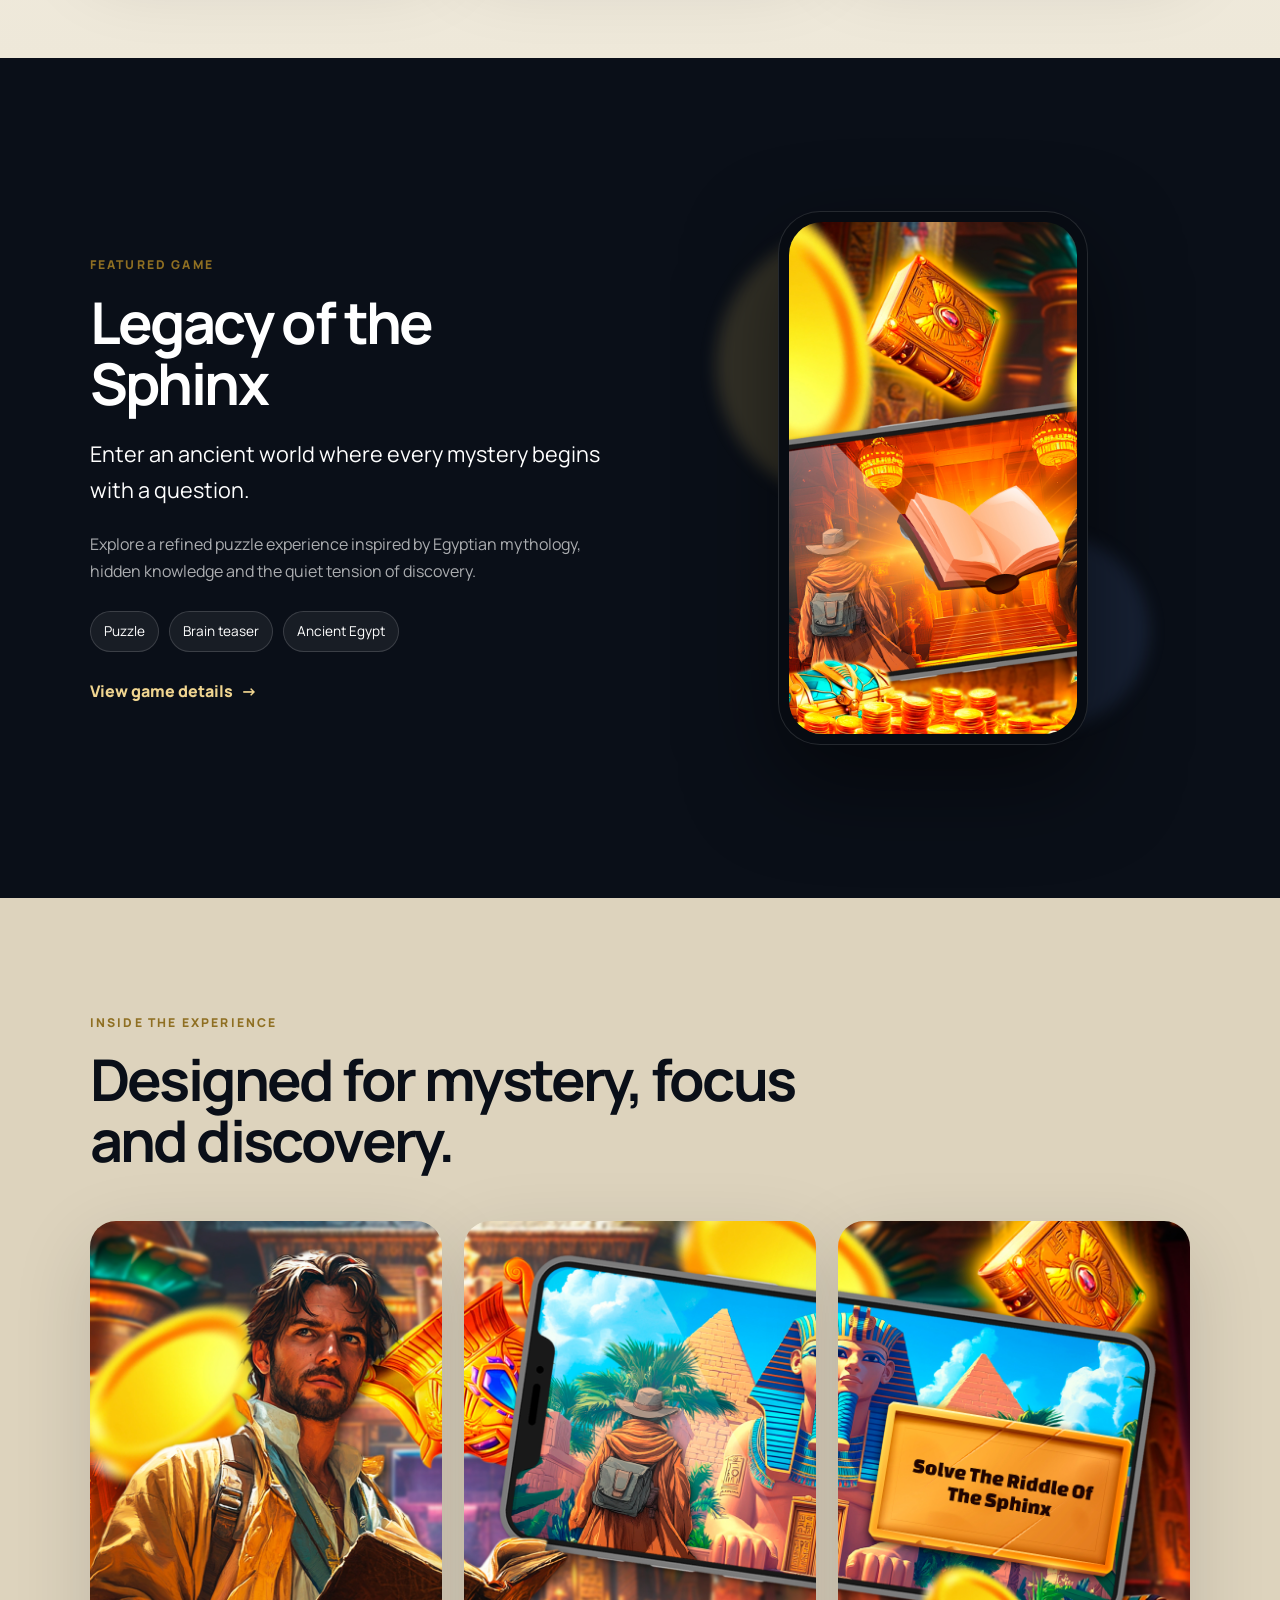
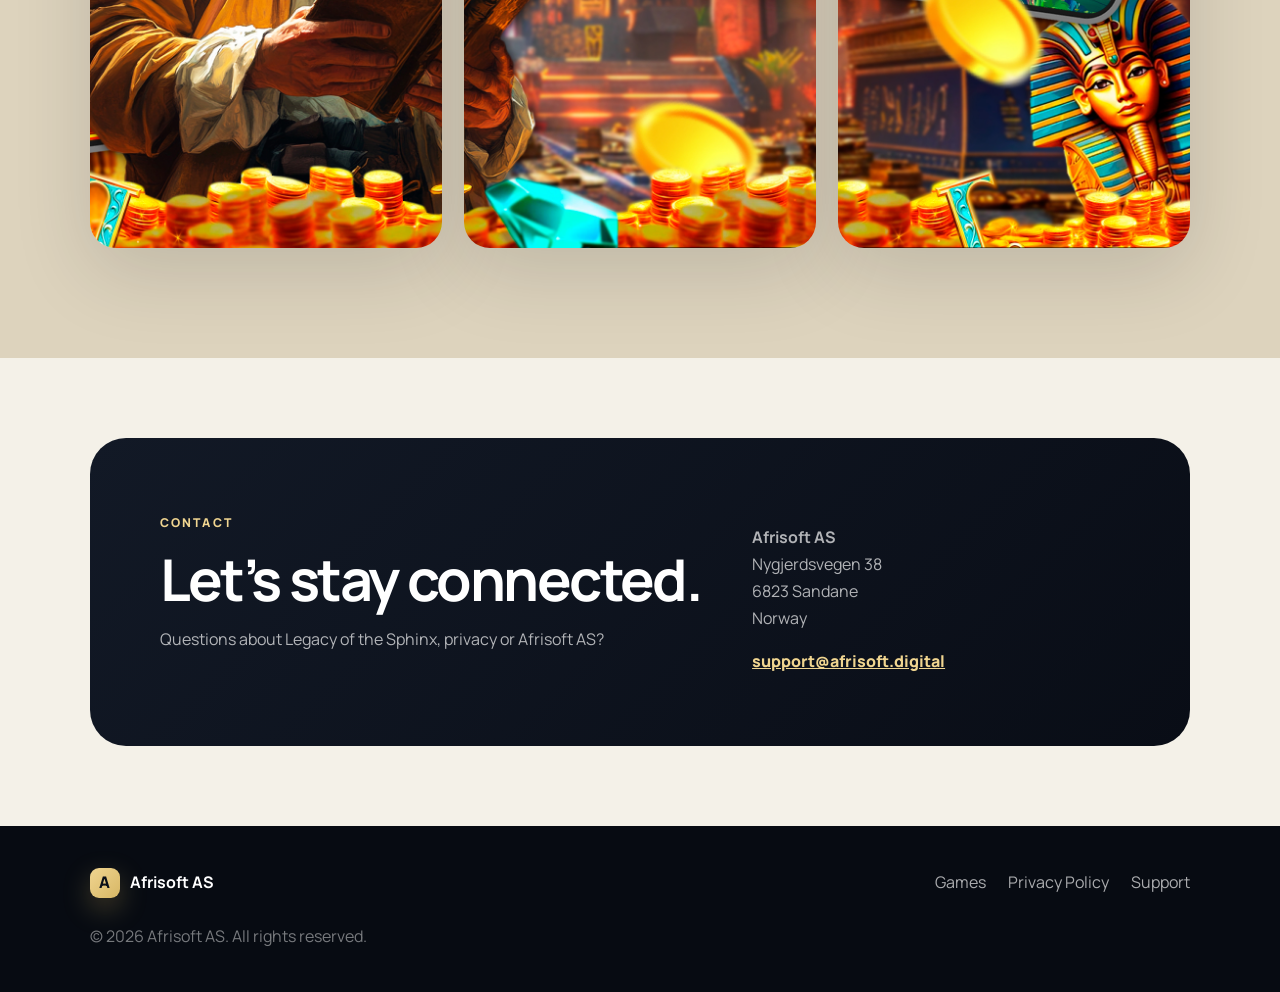
==== commit db808f84: "Update index.html" ====
--- a/index.html
+++ b/index.html
@@ -78,7 +78,7 @@
       </div>
       <div class="phone-stage reveal">
         <div class="phone">
-          <img src="assets/legacy-01.jpg" alt="Legacy of the Sphinx gameplay screen">
+          <img src="assets/1.jpg" alt="Legacy of the Sphinx gameplay screen">
         </div>
         <div class="orb orb-one"></div>
         <div class="orb orb-two"></div>
@@ -91,9 +91,9 @@
         <h2>Designed for mystery, focus and discovery.</h2>
       </div>
       <div class="gallery">
-        <img class="reveal" src="assets/legacy-02.jpg" alt="Legacy of the Sphinx screen 2" loading="lazy">
-        <img class="reveal" src="assets/legacy-03.jpg" alt="Legacy of the Sphinx screen 3" loading="lazy">
-        <img class="reveal" src="assets/legacy-04.jpg" alt="Legacy of the Sphinx screen 4" loading="lazy">
+        <img class="reveal" src="assets/2.jpg" alt="Legacy of the Sphinx screen 2" loading="lazy">
+        <img class="reveal" src="assets/3.jpg" alt="Legacy of the Sphinx screen 3" loading="lazy">
+        <img class="reveal" src="assets/4.jpg" alt="Legacy of the Sphinx screen 4" loading="lazy">
       </div>
     </section>
 
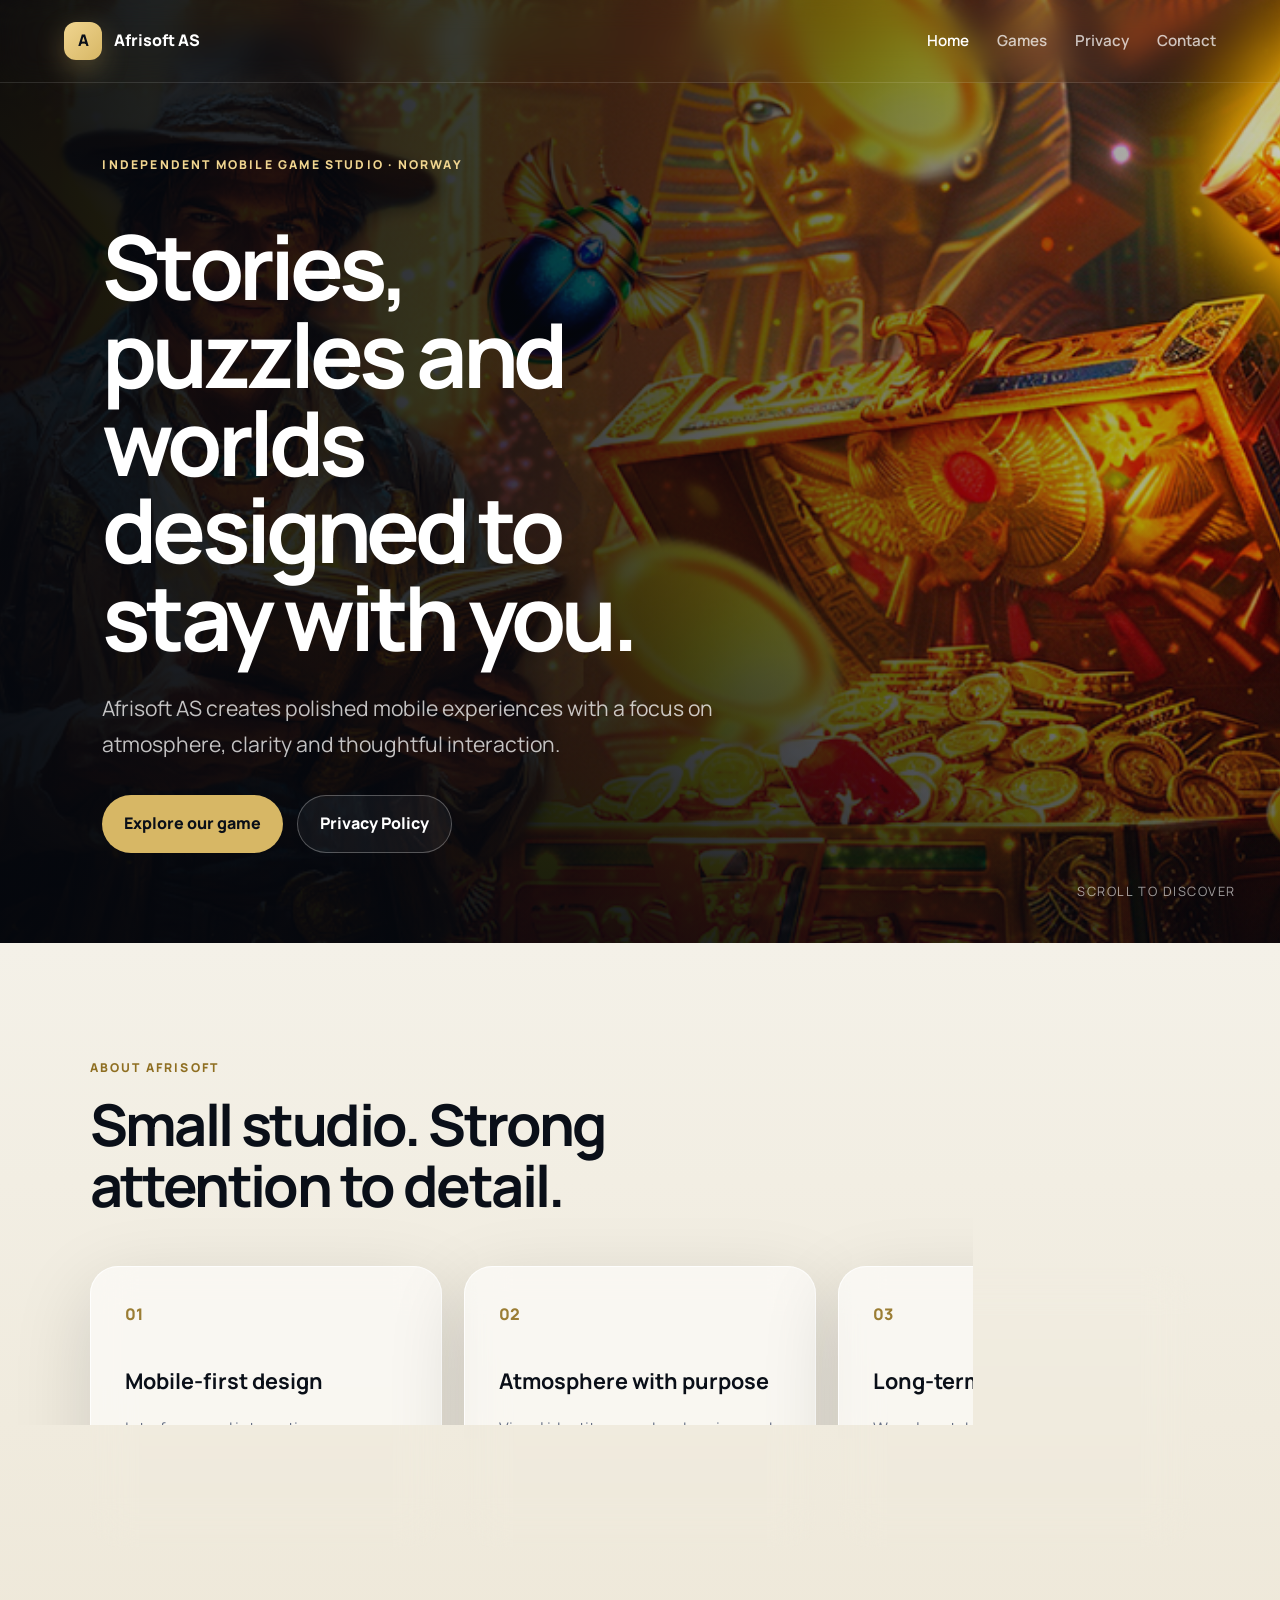
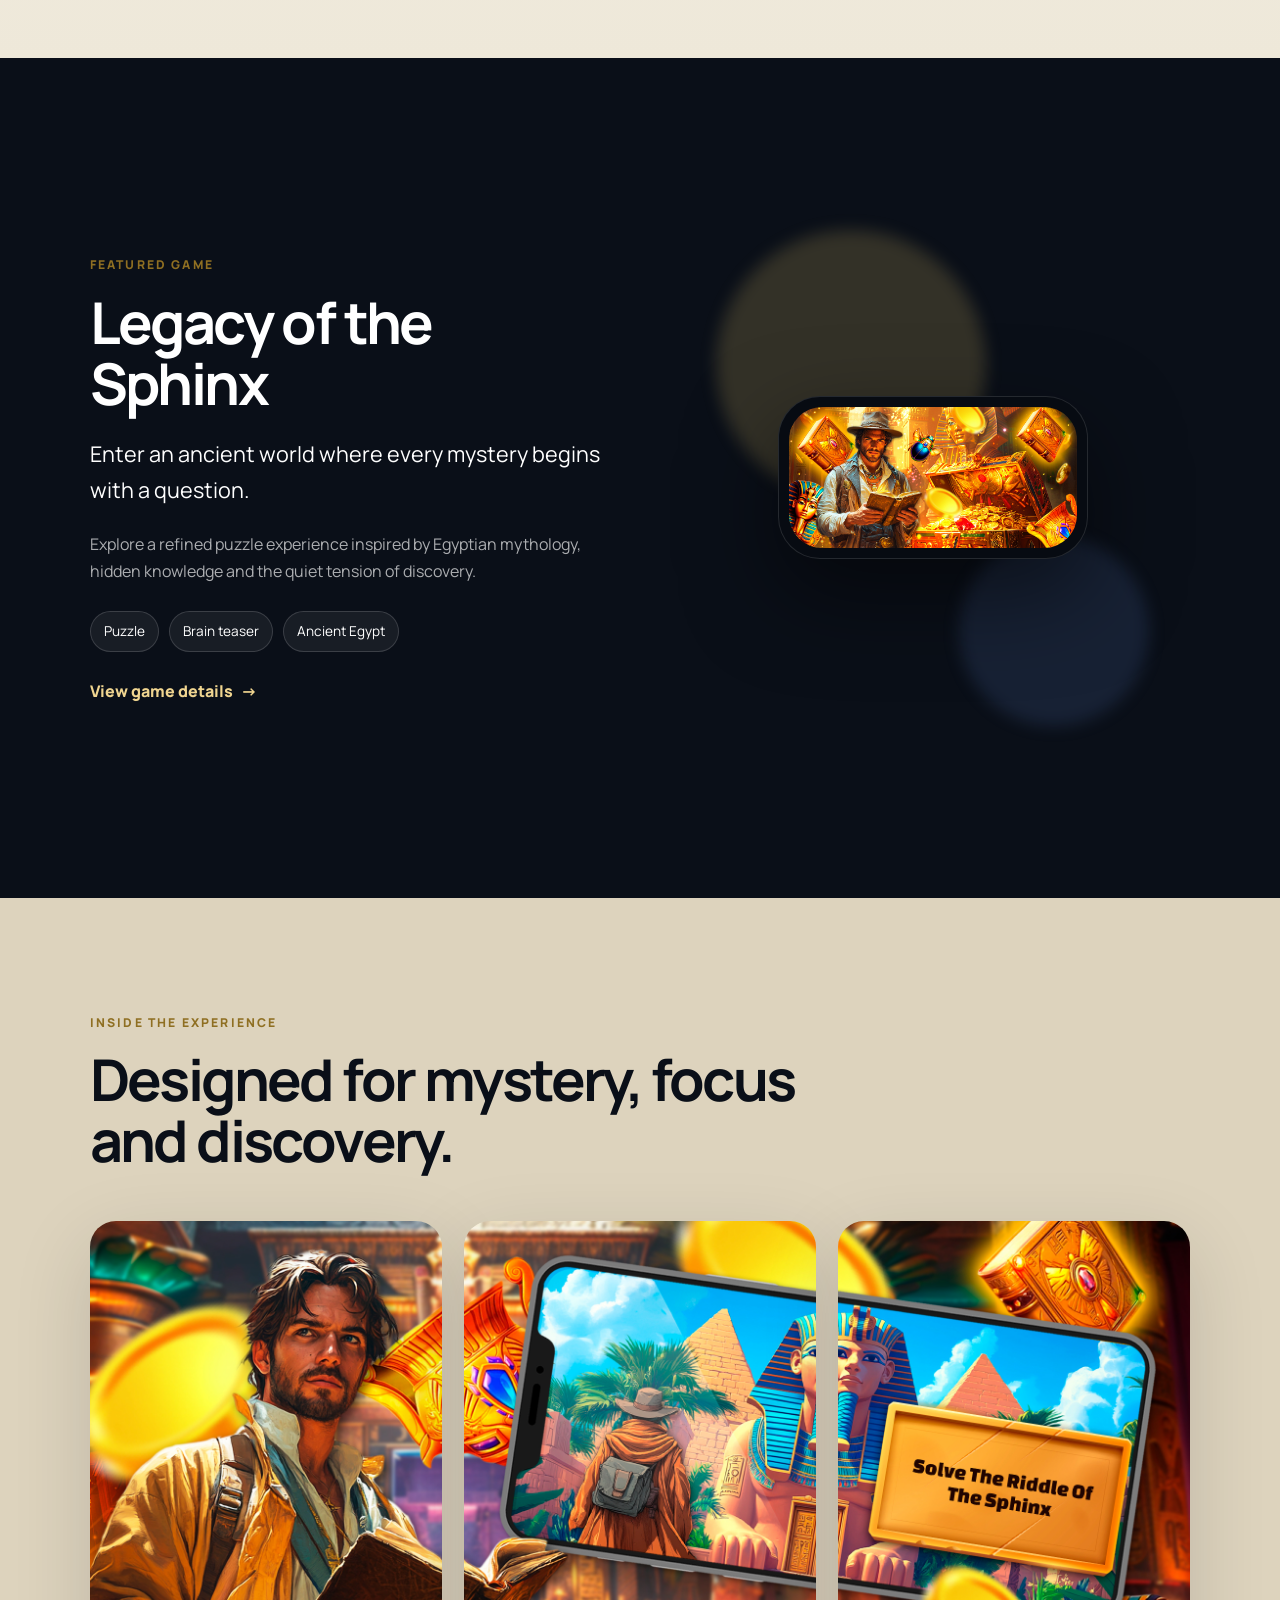
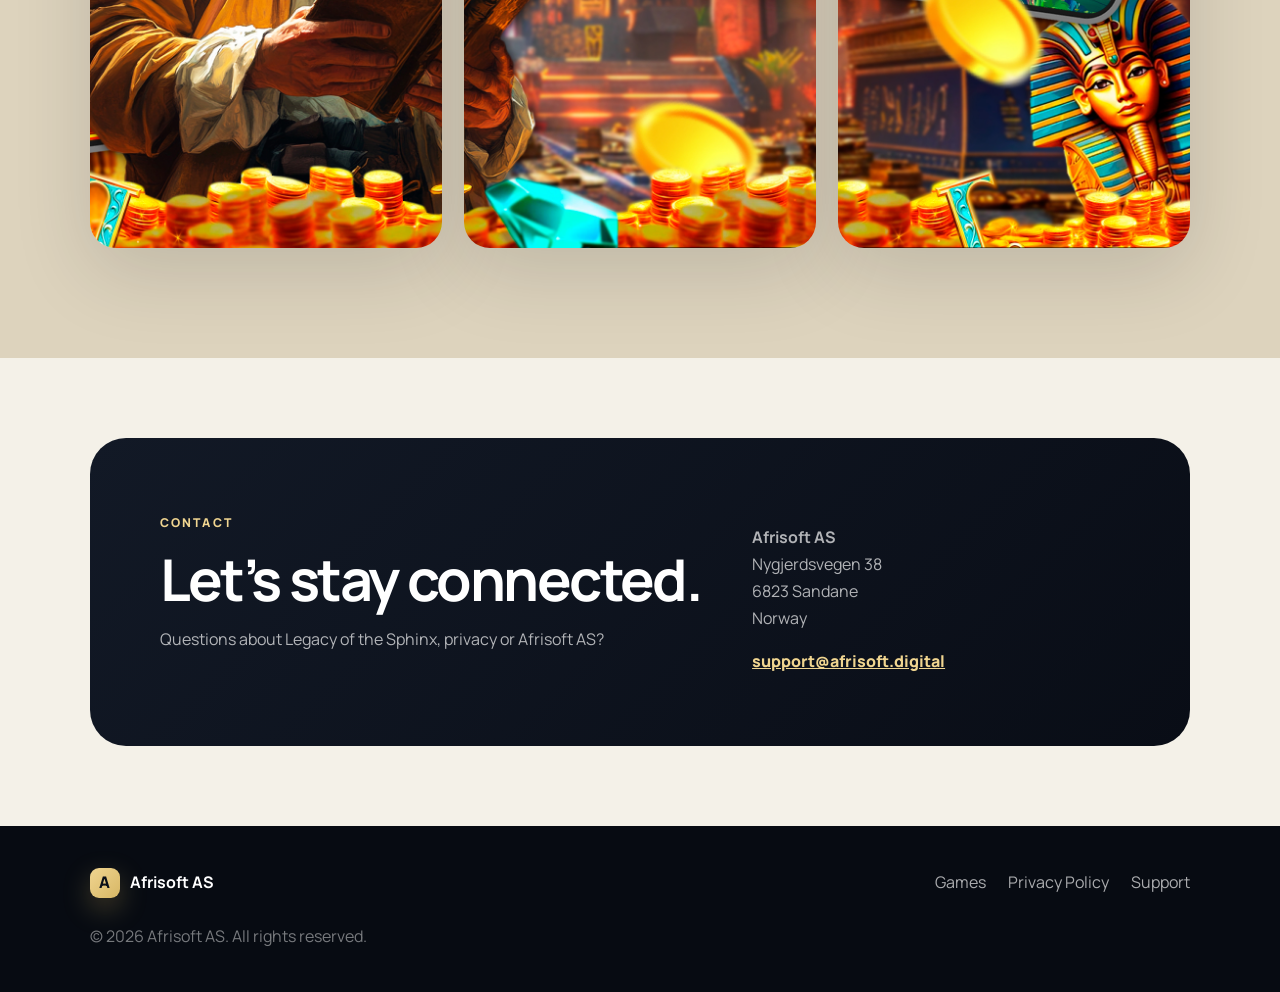
==== commit 7ab2a6e3: "Update index.html" ====
--- a/index.html
+++ b/index.html
@@ -78,7 +78,7 @@
       </div>
       <div class="phone-stage reveal">
         <div class="phone">
-          <img src="assets/1.jpg" alt="Legacy of the Sphinx gameplay screen">
+          <img src="assets/header.jpg" alt="Legacy of the Sphinx gameplay screen">
         </div>
         <div class="orb orb-one"></div>
         <div class="orb orb-two"></div>
